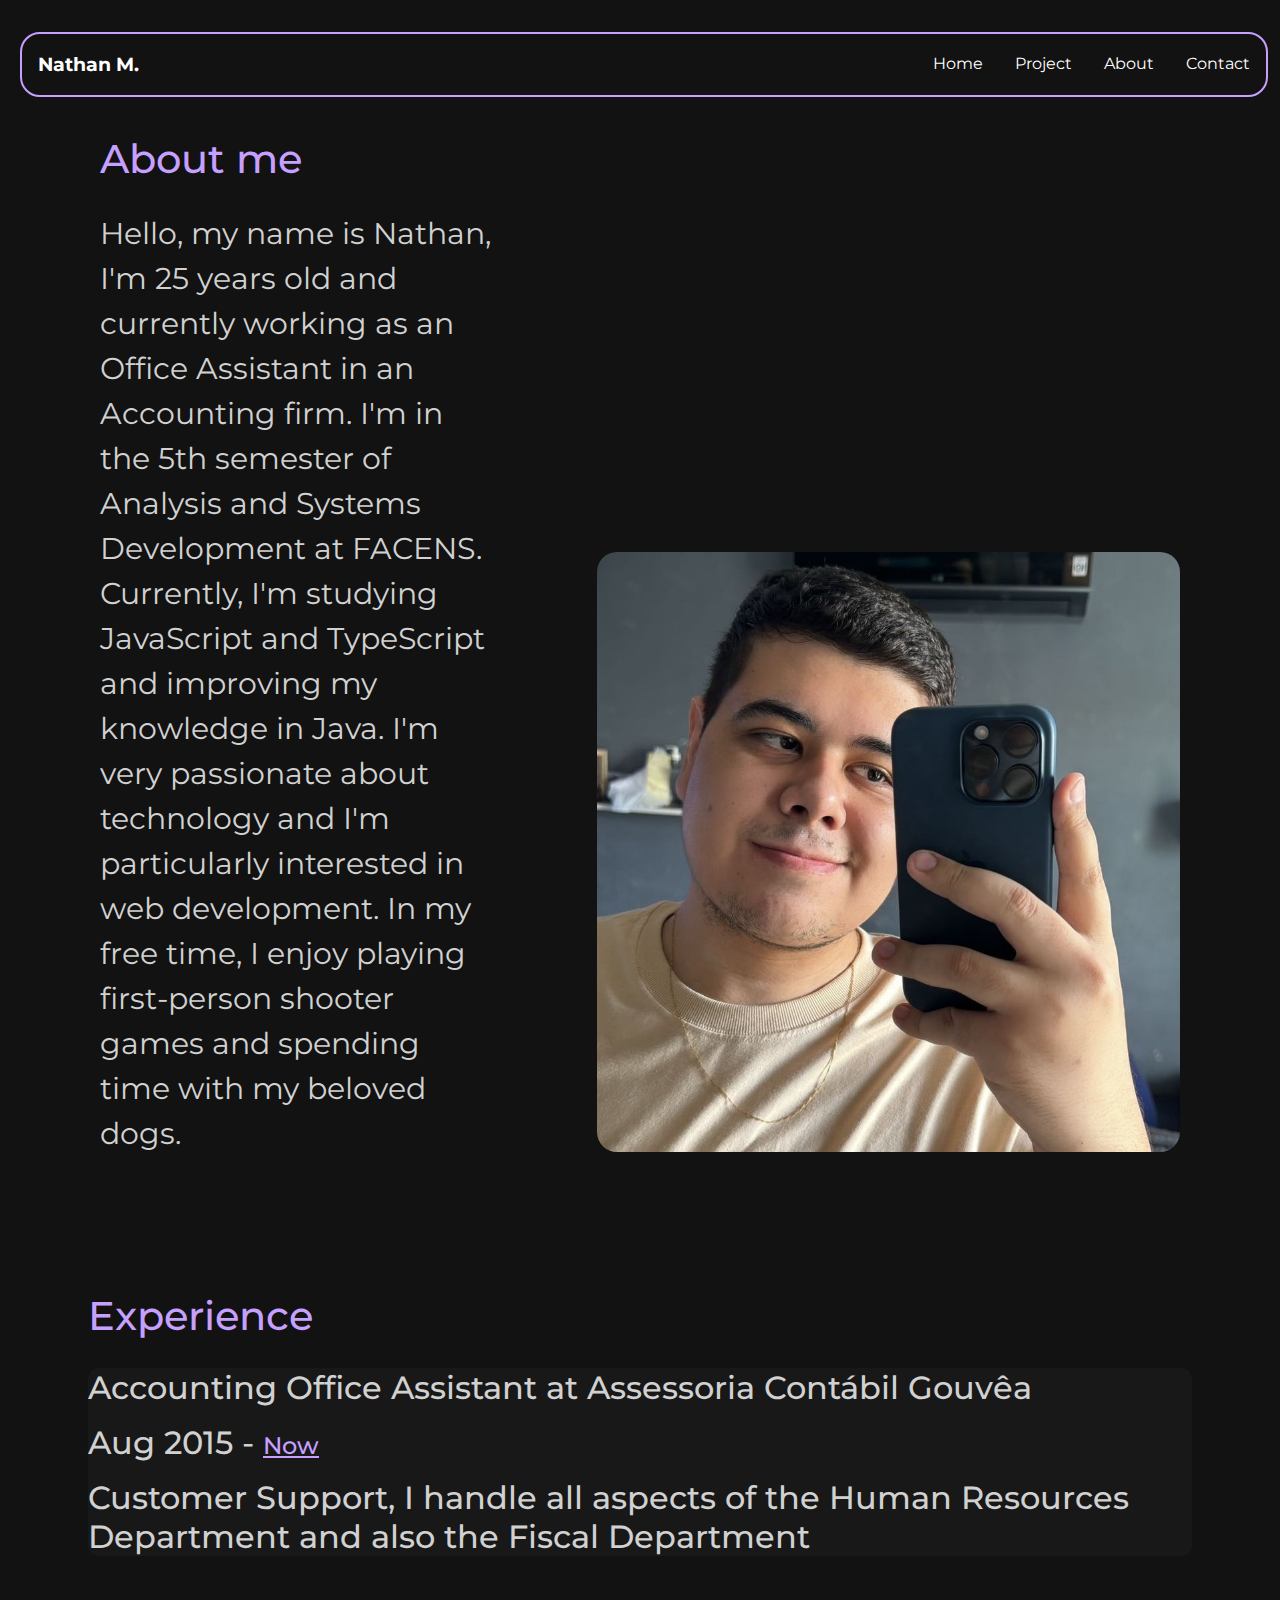
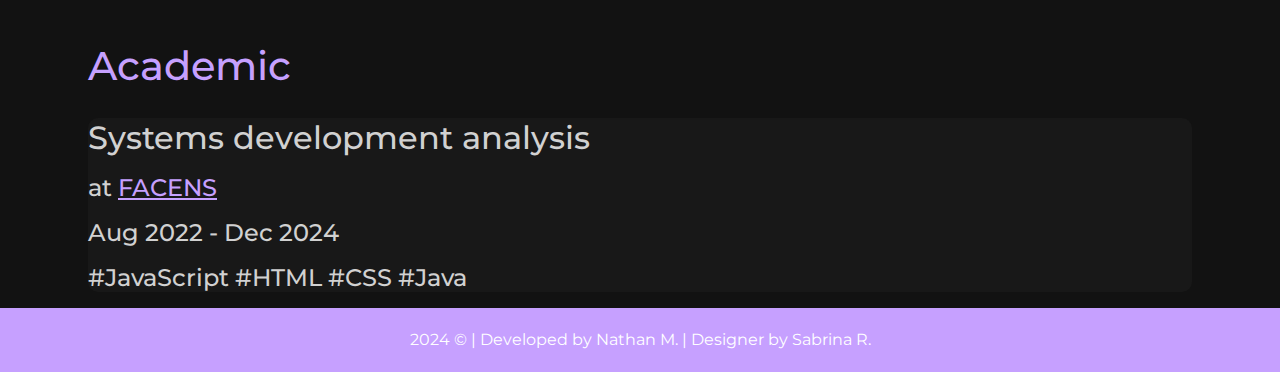
==== about.html @ 24881f27 "customizing about me" ====
<!DOCTYPE html>
<html lang="en">
  <head>
    <meta charset="utf-8" />
    <meta name="viewport" content="width=device-width, initial-scale=1" />
    <title>Nathan - About</title>
    <link
      href="https://cdn.jsdelivr.net/npm/bootstrap@5.3.3/dist/css/bootstrap.min.css"
      rel="stylesheet"
      integrity="sha384-QWTKZyjpPEjISv5WaRU9OFeRpok6YctnYmDr5pNlyT2bRjXh0JMhjY6hW+ALEwIH"
      crossorigin="anonymous"
    />
    <link rel="stylesheet" href="/style.css" />
  </head>
  <body>
    <header>
      <nav class="navbar">
        <div class="logo">Nathan M.</div>
        <ul class="nav-links">
          <li><a href="./index.html">Home</a></li>
          <li><a href="./project.html">Project</a></li>
          <li><a href="./about.html">About</a></li>
          <li><a href="./contact.html">Contact</a></li>
        </ul>
        <div class="menu-icon">
          <div class="bar"></div>
          <div class="bar"></div>
          <div class="bar"></div>
        </div>
      </nav>
    </header>
    <main>
      <section class="hero">
        <div class="row">
          <div class="col-lg-12">
            <h1 class="title-page">About me</h1>
            <div class="about">
              <p>
                Hello, my name is Nathan, I'm 25 years old and currently working
                as an Office Assistant in an Accounting firm. I'm in the 5th
                semester of Analysis and Systems Development at FACENS.
                Currently, I'm studying JavaScript and TypeScript and improving
                my knowledge in Java. I'm very passionate about technology and
                I'm particularly interested in web development. In my free time,
                I enjoy playing first-person shooter games and spending time
                with my beloved dogs.
              </p>
              <img src="/images/about/my.jpeg" alt="" />
            </div>
          </div>
          <h1 class="title-page">Experience</h1>
          <div class="cards">
            <div class="card-about">
              <p class="p-card">
                Accounting Office Assistant at Assessoria Contábil Gouvêa
              </p>
              <p class="p-card">Aug 2015 - <a class="p-description">Now</a></p>
              <p class="p-card">
                Customer Support, I handle all aspects of the Human Resources
                Department and also the Fiscal Department
              </p>
            </div>
          </div>
          <h1 class="title-page">Academic</h1>
          <div class="cards">
            <div class="card-about">
              <p class="p-card">Systems development analysis</p>
              <p class="p-font">at <a class="p-description">FACENS</a></p>
              <p class="p-font">Aug 2022 - Dec 2024</p>
              <p class="p-font">#JavaScript #HTML #CSS #Java</p>
            </div>
          </div>
        </div>
      </section>
    </main>
    <footer>2024 © | Developed by Nathan M. | Designer by Sabrina R.</footer>
    <script
      src="https://cdn.jsdelivr.net/npm/bootstrap@5.3.3/dist/js/bootstrap.bundle.min.js"
      integrity="sha384-YvpcrYf0tY3lHB60NNkmXc5s9fDVZLESaAA55NDzOxhy9GkcIdslK1eN7N6jIeHz"
      crossorigin="anonymous"
    ></script>
  </body>
</html>
---- style.css ----
@import url("https://fonts.googleapis.com/css2?family=Montserrat:ital,wght@0,100..900;1,100..900&display=swap");

.navbar {
  background-color: #121212;
  color: #ffffff;
  display: flex;
  justify-content: space-between;
  align-items: center;
  padding: 1rem;
  top: 2rem;
  left: 20px;
  right: 20px;
  width: calc(100% - 2rem);
  border: 2px solid #c6a0ff;
  z-index: 10;
  border-radius: 20px;
}

.logo {
  font-size: 1.2rem;
  font-weight: bold;
}

.nav-links {
  list-style: none;
  display: flex;
  margin: 0;
}

.nav-links li {
  margin-left: 2rem;
}

.nav-links a {
  color: #ffffff;
  text-decoration: none;
}

.menu-icon {
  display: none;
  cursor: pointer;
}

.bar {
  width: 25px;
  height: 3px;
  background-color: #ffffff;
  margin: 5px 0;
}

@media (max-width: 768px) {
  .menu-icon {
    display: block;
  }

  .nav-links {
    display: none;
    flex-direction: column;
    position: absolute;
    top: 100%;
    left: 0;
    width: 100%;
    background-color: #222;
  }

  .nav-links.active {
    display: flex;
  }

  .nav-links li {
    margin: 1rem 0;
  }
}

.nav-links a {
  color: #ffffff;
  text-decoration: none;
  transition: color 0.3s ease;
}

.nav-links a:hover {
  color: #c6a0ff;
}

.nav-links a.active {
  color: #c6a0ff;
}

body {
  background-color: #121212;
  color: #d1d1d1;
  justify-content: center;
  font-family: "Montserrat", sans-serif;
  text-align: center;
}

.title-main {
  font-weight: 700;
  font-size: 72px;
  font-family: "Montserrat", sans-serif;
  text-align: center;
  margin-top: 120px;
}

.p-main {
  font-size: 25px;
  margin-top: 50px;
  margin-bottom: 50px;
  font-family: "Montserrat", sans-serif;
}

footer {
  background-color: #c6a0ff;
  color: #ffffff;
  text-align: center;
  padding: 20px;
  bottom: 10px;
  width: 100%;
  font-size: 16px;
  font-family: "Montserrat", sans-serif;
}

.hero img {
  height: 600px;
  margin-bottom: 20px;
}

.hero h3 {
  font-size: 20px;
  margin-top: 10px;
  margin-bottom: 10px;
}

.title-page {
  width: 100%;
  height: auto;
  padding: 70px 100px 20px 100px;
  color: #c6a0ff;
  text-align: left;
}

.projects {
  width: 100%;
  display: grid;
  column-gap: 24px;
  row-gap: 24px;
  padding: 0px 150px 50px;
  grid-template-columns: repeat(3, 1fr);
  justify-content: center;
}

.project-card {
  border-radius: 20px;
  background-color: #1e1e1e;
  width: 538px;
  text-align: left;
  color: #ffffff;
}

.project-card__image {
  width: 100%;
  border-radius: 20px;
  height: 249px;
}

.project-card__content {
  padding: 16px;
}

.btn-project {
  text-decoration: none;
  padding: 8px;
  border-radius: 4px;
  font-size: 16px;
  color: #c6a0ff;
  border: 1px solid #c6a0ff;
  height: 36px;
  margin-top: 10px;
  margin-bottom: 10px;
  margin-right: 16px;
}

.btn-project:hover {
  background-color: #c6a0ff;
  color: #d1d1d1;
}

.about {
  width: 100%;
  padding: 0px 100px 50px;
  text-align: left;
  align-items: center;
  justify-content: space-between;
  display: flex;
  gap: 100px;
  font-size: 30px;
}

.about img {
  border-radius: 20px;
  align-self: end;
}

.cards {
  width: 100%;
  justify-content: center;
  padding: 0px 100px 0px 100px;
  text-align: left;
}

.card-about {
  background-color: #181818;
  border-radius: 10px;
  width: 100%;
}

.p-card {
  color: #d1d1d1;
  font-family: Montserrat;
  font-size: 32px;
  font-style: normal;
  font-weight: 500;
  line-height: normal;
}

.p-description {
  color: #c6a0ff;
  font-family: Montserrat;
  font-size: 24px;
  font-style: normal;
  font-weight: 500;
  line-height: normal;
}

.p-font {
  color: #d1d1d1;
  font-family: Montserrat;
  font-size: 24px;
  font-style: normal;
  font-weight: 500;
  line-height: normal;
}
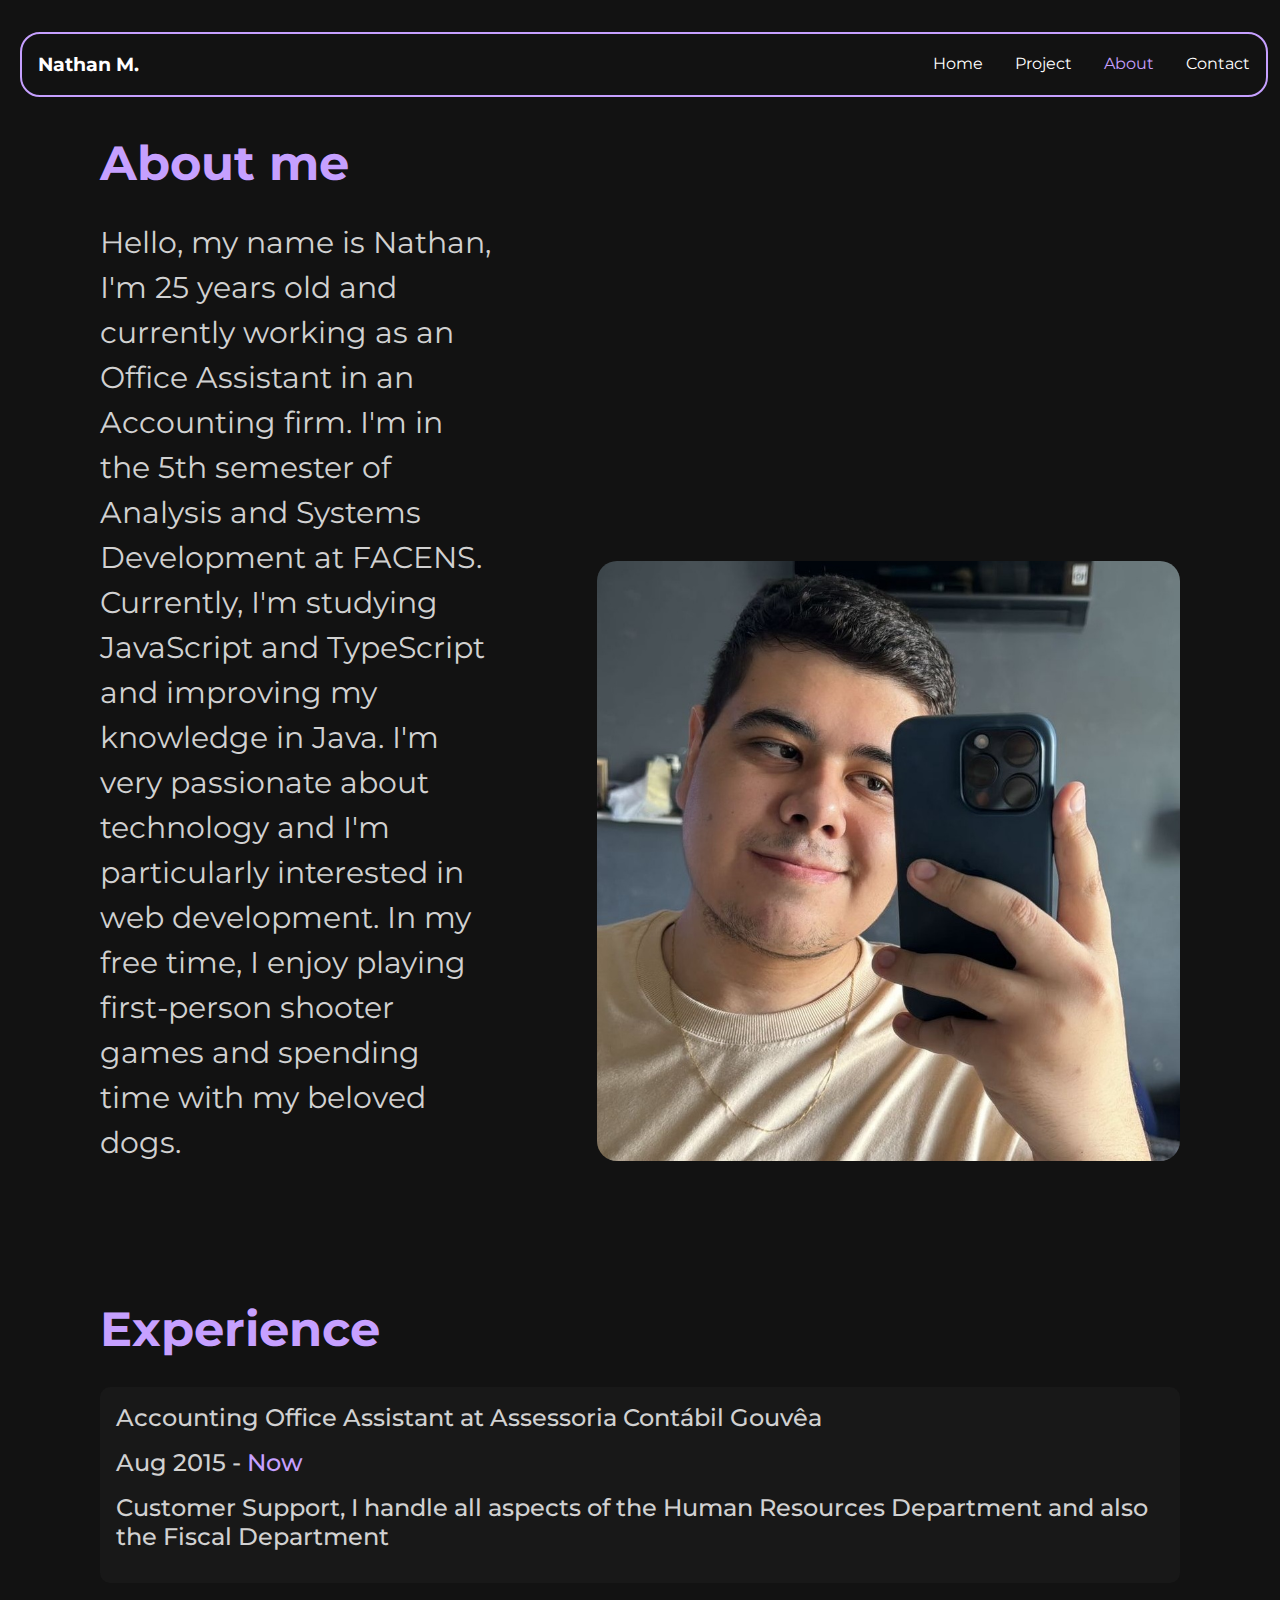
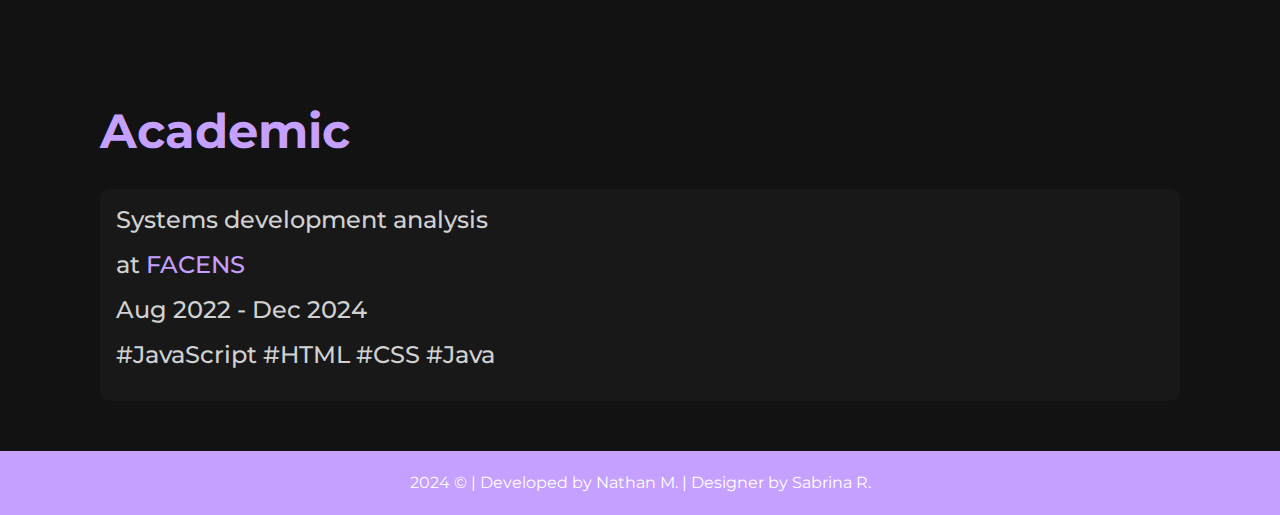
==== commit ae905a70: "customizing pages" ====
--- a/about.html
+++ b/about.html
@@ -16,10 +16,10 @@
     <header>
       <nav class="navbar">
         <div class="logo">Nathan M.</div>
-        <ul class="nav-links">
+        <ul class="nav-link">
           <li><a href="./index.html">Home</a></li>
           <li><a href="./project.html">Project</a></li>
-          <li><a href="./about.html">About</a></li>
+          <li><a class="active" href="./about.html">About</a></li>
           <li><a href="./contact.html">Contact</a></li>
         </ul>
         <div class="menu-icon">
@@ -31,44 +31,41 @@
     </header>
     <main>
       <section class="hero">
-        <div class="row">
-          <div class="col-lg-12">
-            <h1 class="title-page">About me</h1>
-            <div class="about">
-              <p>
-                Hello, my name is Nathan, I'm 25 years old and currently working
-                as an Office Assistant in an Accounting firm. I'm in the 5th
-                semester of Analysis and Systems Development at FACENS.
-                Currently, I'm studying JavaScript and TypeScript and improving
-                my knowledge in Java. I'm very passionate about technology and
-                I'm particularly interested in web development. In my free time,
-                I enjoy playing first-person shooter games and spending time
-                with my beloved dogs.
-              </p>
-              <img src="/images/about/my.jpeg" alt="" />
-            </div>
+        <div class="col-lg-12">
+          <h1 class="title-page">About me</h1>
+          <div class="about">
+            <p>
+              Hello, my name is Nathan, I'm 25 years old and currently working
+              as an Office Assistant in an Accounting firm. I'm in the 5th
+              semester of Analysis and Systems Development at FACENS. Currently,
+              I'm studying JavaScript and TypeScript and improving my knowledge
+              in Java. I'm very passionate about technology and I'm particularly
+              interested in web development. In my free time, I enjoy playing
+              first-person shooter games and spending time with my beloved dogs.
+            </p>
+            <img src="/images/about/my.jpeg" alt="" />
           </div>
-          <h1 class="title-page">Experience</h1>
-          <div class="cards">
-            <div class="card-about">
-              <p class="p-card">
-                Accounting Office Assistant at Assessoria Contábil Gouvêa
-              </p>
-              <p class="p-card">Aug 2015 - <a class="p-description">Now</a></p>
-              <p class="p-card">
-                Customer Support, I handle all aspects of the Human Resources
-                Department and also the Fiscal Department
-              </p>
-            </div>
+        </div>
+        <h1 class="title-page">Experience</h1>
+        <div class="cards">
+          <div class="card-about">
+            <p class="p-card">
+              Accounting Office Assistant at Assessoria Contábil Gouvêa
+            </p>
+            <p class="p-card">Aug 2015 - <a class="p-description">Now</a></p>
+            <p class="p-card">
+              Customer Support, I handle all aspects of the Human Resources
+              Department and also the Fiscal Department
+            </p>
           </div>
-          <h1 class="title-page">Academic</h1>
-          <div class="cards">
-            <div class="card-about">
-              <p class="p-card">Systems development analysis</p>
-              <p class="p-font">at <a class="p-description">FACENS</a></p>
-              <p class="p-font">Aug 2022 - Dec 2024</p>
-              <p class="p-font">#JavaScript #HTML #CSS #Java</p>
-            </div>
+        </div>
+        <h1 class="title-page">Academic</h1>
+        <div class="cards">
+          <div class="card-about">
+            <p class="p-card">Systems development analysis</p>
+            <p class="p-font">at <a class="p-description">FACENS</a></p>
+            <p class="p-font">Aug 2022 - Dec 2024</p>
+            <p class="p-font">#JavaScript #HTML #CSS #Java</p>
           </div>
         </div>
       </section>
--- a/style.css
+++ b/style.css
@@ -21,17 +21,17 @@
   font-weight: bold;
 }
 
-.nav-links {
+.nav-link {
   list-style: none;
   display: flex;
   margin: 0;
 }
 
-.nav-links li {
+.nav-link li {
   margin-left: 2rem;
 }
 
-.nav-links a {
+.nav-link a {
   color: #ffffff;
   text-decoration: none;
 }
@@ -48,12 +48,204 @@
   margin: 5px 0;
 }
 
-@media (max-width: 768px) {
-  .menu-icon {
+.nav-link a {
+  color: #ffffff;
+  text-decoration: none;
+  transition: color 0.3s ease;
+}
+
+.nav-link a:hover {
+  color: #c6a0ff;
+}
+
+.nav-link a.active {
+  color: #c6a0ff;
+}
+
+main {
+  min-height: calc(100vh - 130px);
+}
+
+body {
+  background-color: #121212;
+  color: #d1d1d1;
+  justify-content: center;
+  font-family: "Montserrat", sans-serif;
+  text-align: center;
+}
+
+.title-main {
+  font-weight: 700;
+  font-size: 72px;
+  font-family: "Montserrat", sans-serif;
+  text-align: center;
+  margin-top: 120px;
+}
+
+.p-main {
+  font-size: 25px;
+  margin-top: 50px;
+  margin-bottom: 50px;
+  font-family: "Montserrat", sans-serif;
+}
+
+.hero img {
+  height: 600px;
+  margin-bottom: 20px;
+}
+
+.hero h3 {
+  font-size: 20px;
+  margin-top: 10px;
+  margin-bottom: 10px;
+}
+
+.title-page {
+  width: 100%;
+  height: auto;
+  padding: 70px 100px 20px 100px;
+  color: #c6a0ff;
+  text-align: left;
+  font-size: 48px;
+  font-weight: 700;
+}
+
+.projects {
+  width: 100%;
+  display: grid;
+  column-gap: 24px;
+  row-gap: 24px;
+  padding: 0px 150px 50px;
+  grid-template-columns: 1fr;
+  justify-content: center;
+}
+
+.project-card {
+  border-radius: 20px;
+  background-color: #1e1e1e;
+  text-align: left;
+  color: #ffffff;
+}
+
+.project-card__image {
+  object-fit: contain;
+  width: 100%;
+  border-radius: 20px;
+  height: 249px;
+  background-color: black;
+}
+
+.project-card__content {
+  padding: 16px;
+}
+
+.btn-project {
+  text-decoration: none;
+  padding: 8px;
+  border-radius: 4px;
+  font-size: 16px;
+  color: #c6a0ff;
+  border: 1px solid #c6a0ff;
+  height: 36px;
+  margin-top: 10px;
+  margin-bottom: 10px;
+  margin-right: 16px;
+}
+
+.btn-project:hover {
+  background-color: #c6a0ff;
+  color: #d1d1d1;
+}
+
+.about {
+  width: 100%;
+  padding: 0px 100px 50px;
+  text-align: left;
+  align-items: center;
+  justify-content: space-between;
+  display: flex;
+  gap: 100px;
+  font-size: 30px;
+}
+
+.about img {
+  border-radius: 20px;
+  align-self: end;
+}
+
+.cards {
+  width: 100%;
+  justify-content: center;
+  padding: 0px 100px 50px 100px;
+  text-align: left;
+}
+
+.card-about {
+  background-color: #181818;
+  border-radius: 10px;
+  width: 100%;
+  padding: 16px 16px 16px 16px;
+}
+
+.p-card {
+  color: #d1d1d1;
+  font-family: Montserrat;
+  font-size: 24px;
+  font-style: normal;
+  font-weight: 500;
+  line-height: normal;
+}
+
+.p-description {
+  color: #c6a0ff;
+  font-family: Montserrat;
+  font-size: 24px;
+  font-style: normal;
+  font-weight: 500;
+  line-height: normal;
+  text-decoration: none;
+}
+
+.p-font {
+  color: #d1d1d1;
+  font-family: Montserrat;
+  font-size: 24px;
+  font-style: normal;
+  font-weight: 500;
+  line-height: normal;
+}
+
+.a-font {
+  color: #d1d1d1;
+  font-family: Montserrat;
+  font-size: 24px;
+  font-style: normal;
+  font-weight: 500;
+  line-height: normal;
+  text-decoration: none;
+}
+
+.a-font:hover {
+  color: #c6a0ff;
+}
+
+footer {
+  background-color: #c6a0ff;
+  color: #ffffff;
+  text-align: center;
+  padding: 20px;
+  bottom: 10px;
+  width: 100%;
+  font-size: 16px;
+  font-family: "Montserrat", sans-serif;
+}
+
+@media (min-width: 768px) {
+  /* .menu-icon {
     display: block;
   }
 
-  .nav-links {
+  .nav-link {
     display: none;
     flex-direction: column;
     position: absolute;
@@ -63,180 +255,21 @@
     background-color: #222;
   }
 
-  .nav-links.active {
+  .nav-link.active {
     display: flex;
   }
 
-  .nav-links li {
+  .nav-link li {
     margin: 1rem 0;
-  }
-}
-
-.nav-links a {
-  color: #ffffff;
-  text-decoration: none;
-  transition: color 0.3s ease;
-}
-
-.nav-links a:hover {
-  color: #c6a0ff;
-}
-
-.nav-links a.active {
-  color: #c6a0ff;
-}
-
-body {
-  background-color: #121212;
-  color: #d1d1d1;
-  justify-content: center;
-  font-family: "Montserrat", sans-serif;
-  text-align: center;
-}
-
-.title-main {
-  font-weight: 700;
-  font-size: 72px;
-  font-family: "Montserrat", sans-serif;
-  text-align: center;
-  margin-top: 120px;
-}
-
-.p-main {
-  font-size: 25px;
-  margin-top: 50px;
-  margin-bottom: 50px;
-  font-family: "Montserrat", sans-serif;
-}
-
-footer {
-  background-color: #c6a0ff;
-  color: #ffffff;
-  text-align: center;
-  padding: 20px;
-  bottom: 10px;
-  width: 100%;
-  font-size: 16px;
-  font-family: "Montserrat", sans-serif;
-}
-
-.hero img {
-  height: 600px;
-  margin-bottom: 20px;
-}
-
-.hero h3 {
-  font-size: 20px;
-  margin-top: 10px;
-  margin-bottom: 10px;
-}
-
-.title-page {
-  width: 100%;
-  height: auto;
-  padding: 70px 100px 20px 100px;
-  color: #c6a0ff;
-  text-align: left;
-}
-
-.projects {
-  width: 100%;
-  display: grid;
-  column-gap: 24px;
-  row-gap: 24px;
-  padding: 0px 150px 50px;
-  grid-template-columns: repeat(3, 1fr);
-  justify-content: center;
-}
-
-.project-card {
-  border-radius: 20px;
-  background-color: #1e1e1e;
-  width: 538px;
-  text-align: left;
-  color: #ffffff;
-}
-
-.project-card__image {
-  width: 100%;
-  border-radius: 20px;
-  height: 249px;
-}
-
-.project-card__content {
-  padding: 16px;
-}
-
-.btn-project {
-  text-decoration: none;
-  padding: 8px;
-  border-radius: 4px;
-  font-size: 16px;
-  color: #c6a0ff;
-  border: 1px solid #c6a0ff;
-  height: 36px;
-  margin-top: 10px;
-  margin-bottom: 10px;
-  margin-right: 16px;
-}
-
-.btn-project:hover {
-  background-color: #c6a0ff;
-  color: #d1d1d1;
-}
-
-.about {
-  width: 100%;
-  padding: 0px 100px 50px;
-  text-align: left;
-  align-items: center;
-  justify-content: space-between;
-  display: flex;
-  gap: 100px;
-  font-size: 30px;
-}
-
-.about img {
-  border-radius: 20px;
-  align-self: end;
-}
-
-.cards {
-  width: 100%;
-  justify-content: center;
-  padding: 0px 100px 0px 100px;
-  text-align: left;
-}
-
-.card-about {
-  background-color: #181818;
-  border-radius: 10px;
-  width: 100%;
-}
-
-.p-card {
-  color: #d1d1d1;
-  font-family: Montserrat;
-  font-size: 32px;
-  font-style: normal;
-  font-weight: 500;
-  line-height: normal;
-}
-
-.p-description {
-  color: #c6a0ff;
-  font-family: Montserrat;
-  font-size: 24px;
-  font-style: normal;
-  font-weight: 500;
-  line-height: normal;
-}
-
-.p-font {
-  color: #d1d1d1;
-  font-family: Montserrat;
-  font-size: 24px;
-  font-style: normal;
-  font-weight: 500;
-  line-height: normal;
-}
+  } */
+
+  .projects {
+    grid-template-columns: 1fr 1fr;
+  }
+}
+
+@media (min-width: 1200px) {
+  .projects {
+    grid-template-columns: 1fr 1fr 1fr;
+  }
+}
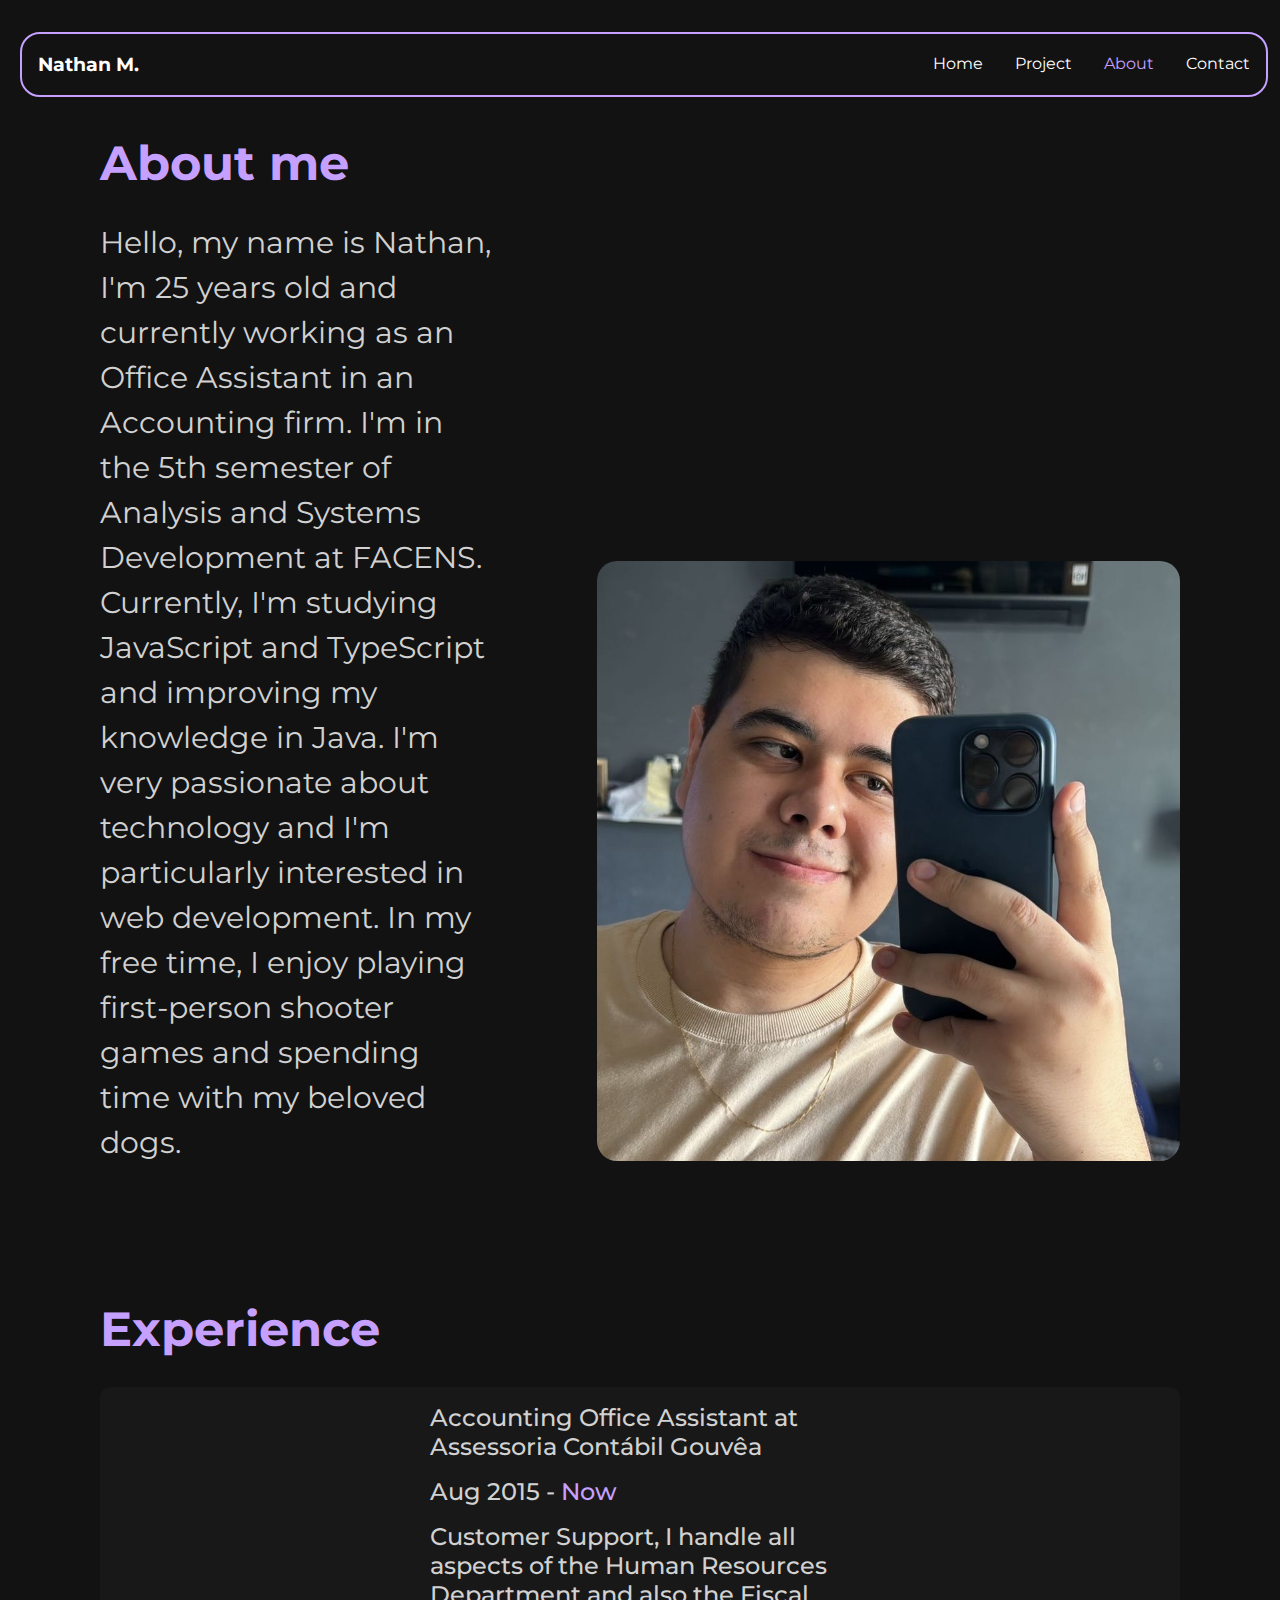
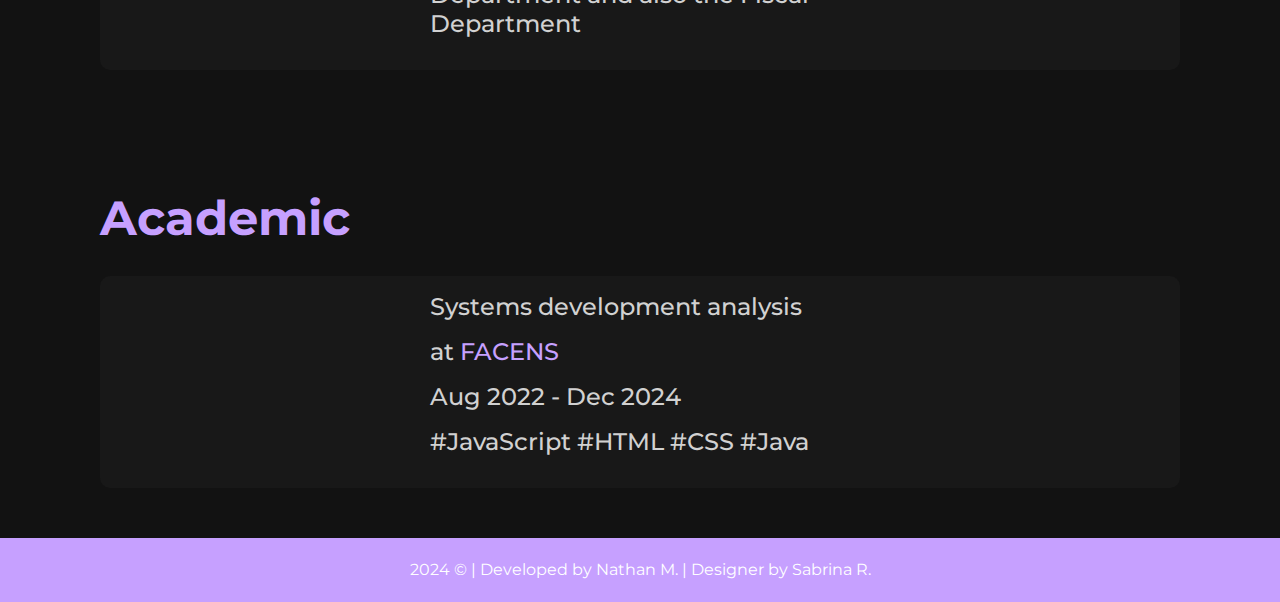
==== commit c3aa16b5: "customizing pages" ====
--- a/about.html
+++ b/about.html
@@ -22,7 +22,7 @@
           <li><a class="active" href="./about.html">About</a></li>
           <li><a href="./contact.html">Contact</a></li>
         </ul>
-        <div class="menu-icon">
+        <div class="menu-icon" id="menu-icon">
           <div class="bar"></div>
           <div class="bar"></div>
           <div class="bar"></div>
@@ -31,20 +31,18 @@
     </header>
     <main>
       <section class="hero">
-        <div class="col-lg-12">
-          <h1 class="title-page">About me</h1>
-          <div class="about">
-            <p>
-              Hello, my name is Nathan, I'm 25 years old and currently working
-              as an Office Assistant in an Accounting firm. I'm in the 5th
-              semester of Analysis and Systems Development at FACENS. Currently,
-              I'm studying JavaScript and TypeScript and improving my knowledge
-              in Java. I'm very passionate about technology and I'm particularly
-              interested in web development. In my free time, I enjoy playing
-              first-person shooter games and spending time with my beloved dogs.
-            </p>
-            <img src="/images/about/my.jpeg" alt="" />
-          </div>
+        <h1 class="title-page">About me</h1>
+        <div class="about">
+          <p>
+            Hello, my name is Nathan, I'm 25 years old and currently working as
+            an Office Assistant in an Accounting firm. I'm in the 5th semester
+            of Analysis and Systems Development at FACENS. Currently, I'm
+            studying JavaScript and TypeScript and improving my knowledge in
+            Java. I'm very passionate about technology and I'm particularly
+            interested in web development. In my free time, I enjoy playing
+            first-person shooter games and spending time with my beloved dogs.
+          </p>
+          <img src="/images/about/my.jpeg" alt="" />
         </div>
         <h1 class="title-page">Experience</h1>
         <div class="cards">
@@ -76,5 +74,13 @@
       integrity="sha384-YvpcrYf0tY3lHB60NNkmXc5s9fDVZLESaAA55NDzOxhy9GkcIdslK1eN7N6jIeHz"
       crossorigin="anonymous"
     ></script>
+    <script>
+      document
+        .getElementById("menu-icon")
+        .addEventListener("click", function () {
+          var navLinks = document.querySelector(".nav-link");
+          navLinks.classList.toggle("active");
+        });
+    </script>
   </body>
 </html>
--- a/style.css
+++ b/style.css
@@ -76,21 +76,20 @@
 
 .title-main {
   font-weight: 700;
-  font-size: 72px;
+  font-size: 65px;
   font-family: "Montserrat", sans-serif;
   text-align: center;
   margin-top: 120px;
 }
 
 .p-main {
-  font-size: 25px;
-  margin-top: 50px;
-  margin-bottom: 50px;
+  font-size: 20px;
+  padding: 0px 20px 50px 20px;
   font-family: "Montserrat", sans-serif;
 }
 
 .hero img {
-  height: 600px;
+  height: 400px;
   margin-bottom: 20px;
 }
 
@@ -103,7 +102,7 @@
 .title-page {
   width: 100%;
   height: auto;
-  padding: 70px 100px 20px 100px;
+  padding: 70px 10px 20px 20px;
   color: #c6a0ff;
   text-align: left;
   font-size: 48px;
@@ -115,7 +114,7 @@
   display: grid;
   column-gap: 24px;
   row-gap: 24px;
-  padding: 0px 150px 50px;
+  padding: 0px 20px 50px;
   grid-template-columns: 1fr;
   justify-content: center;
 }
@@ -159,18 +158,14 @@
 
 .about {
   width: 100%;
-  padding: 0px 100px 50px;
-  text-align: left;
-  align-items: center;
-  justify-content: space-between;
-  display: flex;
-  gap: 100px;
-  font-size: 30px;
+  padding: 0px 20px 50px;
+  text-align: justify;
+  font-size: 18px;
 }
 
 .about img {
   border-radius: 20px;
-  align-self: end;
+  width: 100%;
 }
 
 .cards {
@@ -184,7 +179,7 @@
   background-color: #181818;
   border-radius: 10px;
   width: 100%;
-  padding: 16px 16px 16px 16px;
+  padding: 16px 330px 16px 330px;
 }
 
 .p-card {
@@ -236,12 +231,109 @@
   padding: 20px;
   bottom: 10px;
   width: 100%;
-  font-size: 16px;
+  font-size: 13px;
   font-family: "Montserrat", sans-serif;
 }
 
 @media (min-width: 768px) {
-  /* .menu-icon {
+  .projects {
+    grid-template-columns: 1fr 1fr;
+  }
+
+  .title-page {
+    width: 100%;
+    height: auto;
+    padding: 70px 100px 20px 100px;
+    color: #c6a0ff;
+    text-align: left;
+    font-size: 48px;
+    font-weight: 700;
+  }
+
+  .title-main {
+    font-weight: 700;
+    font-size: 72px;
+    font-family: "Montserrat", sans-serif;
+    text-align: center;
+    margin-top: 120px;
+  }
+
+  .hero img {
+    height: 600px;
+    margin-bottom: 20px;
+  }
+
+  .cards {
+    width: 100%;
+    justify-content: center;
+    padding: 0px 100px 50px 100px;
+    text-align: left;
+  }
+
+  .card-about {
+    background-color: #181818;
+    border-radius: 10px;
+    width: 100%;
+    padding: 16px 330px 16px 330px;
+  }
+
+  .a-font {
+    color: #d1d1d1;
+    font-family: Montserrat;
+    font-size: 24px;
+    font-style: normal;
+    font-weight: 500;
+    line-height: normal;
+    text-decoration: none;
+  }
+
+  .a-font:hover {
+    color: #c6a0ff;
+  }
+
+  .p-main {
+    font-size: 20px;
+    padding: 0px 20px 50px 20px;
+    font-family: "Montserrat", sans-serif;
+  }
+
+  .about {
+    width: 100%;
+    padding: 0px 100px 50px;
+    text-align: left;
+    align-items: center;
+    justify-content: space-between;
+    display: flex;
+    gap: 100px;
+    font-size: 30px;
+  }
+
+  .about img {
+    border-radius: 20px;
+    align-self: end;
+  }
+
+  footer {
+    background-color: #c6a0ff;
+    color: #ffffff;
+    text-align: center;
+    padding: 20px;
+    bottom: 10px;
+    width: 100%;
+    font-size: 16px;
+    font-family: "Montserrat", sans-serif;
+  }
+}
+
+@media (min-width: 1200px) {
+  .projects {
+    grid-template-columns: 1fr 1fr 1fr;
+    padding: 0px 100px 50px;
+  }
+}
+
+@media (max-width: 768px) {
+  .menu-icon {
     display: block;
   }
 
@@ -253,6 +345,7 @@
     left: 0;
     width: 100%;
     background-color: #222;
+    border-top: 1px solid #c6a0ff;
   }
 
   .nav-link.active {
@@ -261,15 +354,5 @@
 
   .nav-link li {
     margin: 1rem 0;
-  } */
-
-  .projects {
-    grid-template-columns: 1fr 1fr;
-  }
-}
-
-@media (min-width: 1200px) {
-  .projects {
-    grid-template-columns: 1fr 1fr 1fr;
-  }
-}
+  }
+}
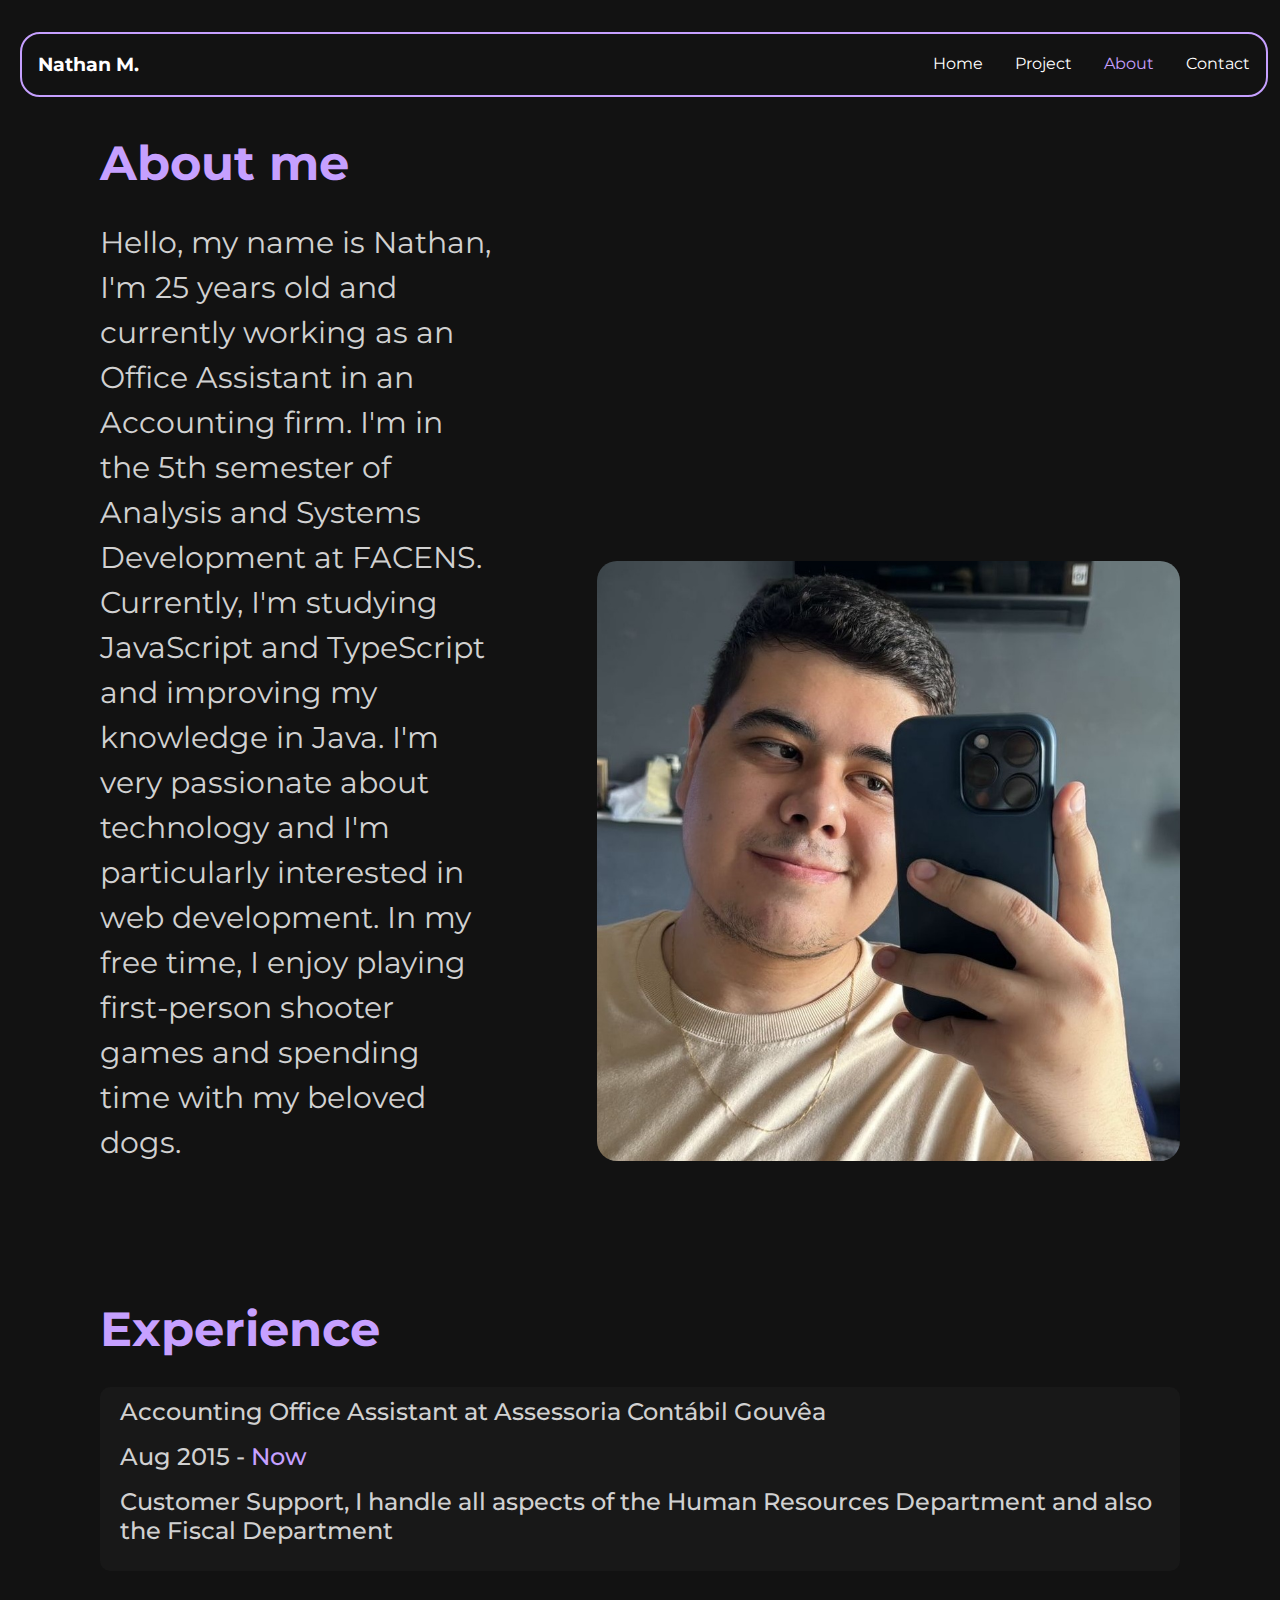
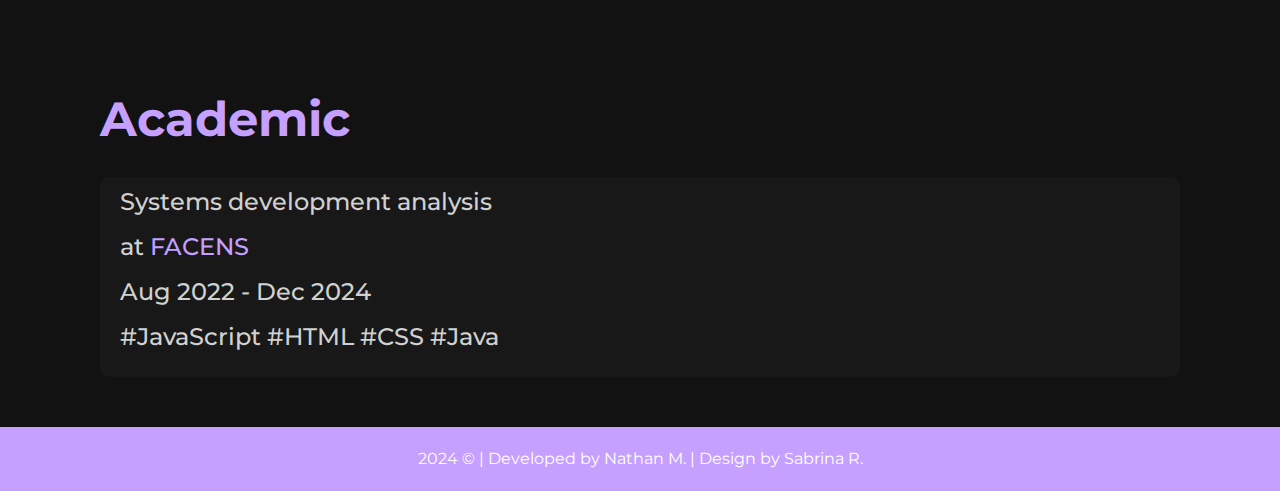
==== commit 3d510564: "customizing pages" ====
--- a/about.html
+++ b/about.html
@@ -68,7 +68,7 @@
         </div>
       </section>
     </main>
-    <footer>2024 © | Developed by Nathan M. | Designer by Sabrina R.</footer>
+    <footer>2024 © | Developed by Nathan M. | Design by Sabrina R.</footer>
     <script
       src="https://cdn.jsdelivr.net/npm/bootstrap@5.3.3/dist/js/bootstrap.bundle.min.js"
       integrity="sha384-YvpcrYf0tY3lHB60NNkmXc5s9fDVZLESaAA55NDzOxhy9GkcIdslK1eN7N6jIeHz"
--- a/style.css
+++ b/style.css
@@ -169,23 +169,20 @@
 }
 
 .cards {
-  width: 100%;
-  justify-content: center;
-  padding: 0px 100px 50px 100px;
   text-align: left;
+  padding: 10px 20px 20px 20px;
 }
 
 .card-about {
   background-color: #181818;
   border-radius: 10px;
-  width: 100%;
-  padding: 16px 330px 16px 330px;
+  padding: 10px 20px 10px 20px;
 }
 
 .p-card {
   color: #d1d1d1;
   font-family: Montserrat;
-  font-size: 24px;
+  font-size: 15px;
   font-style: normal;
   font-weight: 500;
   line-height: normal;
@@ -194,7 +191,7 @@
 .p-description {
   color: #c6a0ff;
   font-family: Montserrat;
-  font-size: 24px;
+  font-size: 15px;
   font-style: normal;
   font-weight: 500;
   line-height: normal;
@@ -204,7 +201,7 @@
 .p-font {
   color: #d1d1d1;
   font-family: Montserrat;
-  font-size: 24px;
+  font-size: 15px;
   font-style: normal;
   font-weight: 500;
   line-height: normal;
@@ -213,7 +210,7 @@
 .a-font {
   color: #d1d1d1;
   font-family: Montserrat;
-  font-size: 24px;
+  font-size: 15px;
   font-style: normal;
   font-weight: 500;
   line-height: normal;
@@ -313,6 +310,59 @@
     align-self: end;
   }
 
+  .cards {
+    padding: 0px 100px 50px 100px;
+    text-align: left;
+  }
+
+  .card-about {
+    background-color: #181818;
+    border-radius: 10px;
+    padding: 10px 20px 10px 20px;
+  }
+
+  .p-card {
+    color: #d1d1d1;
+    font-family: Montserrat;
+    font-size: 24px;
+    font-style: normal;
+    font-weight: 500;
+    line-height: normal;
+  }
+
+  .p-description {
+    color: #c6a0ff;
+    font-family: Montserrat;
+    font-size: 24px;
+    font-style: normal;
+    font-weight: 500;
+    line-height: normal;
+    text-decoration: none;
+  }
+
+  .p-font {
+    color: #d1d1d1;
+    font-family: Montserrat;
+    font-size: 24px;
+    font-style: normal;
+    font-weight: 500;
+    line-height: normal;
+  }
+
+  .a-font {
+    color: #d1d1d1;
+    font-family: Montserrat;
+    font-size: 24px;
+    font-style: normal;
+    font-weight: 500;
+    line-height: normal;
+    text-decoration: none;
+  }
+
+  .a-font:hover {
+    color: #c6a0ff;
+  }
+
   footer {
     background-color: #c6a0ff;
     color: #ffffff;
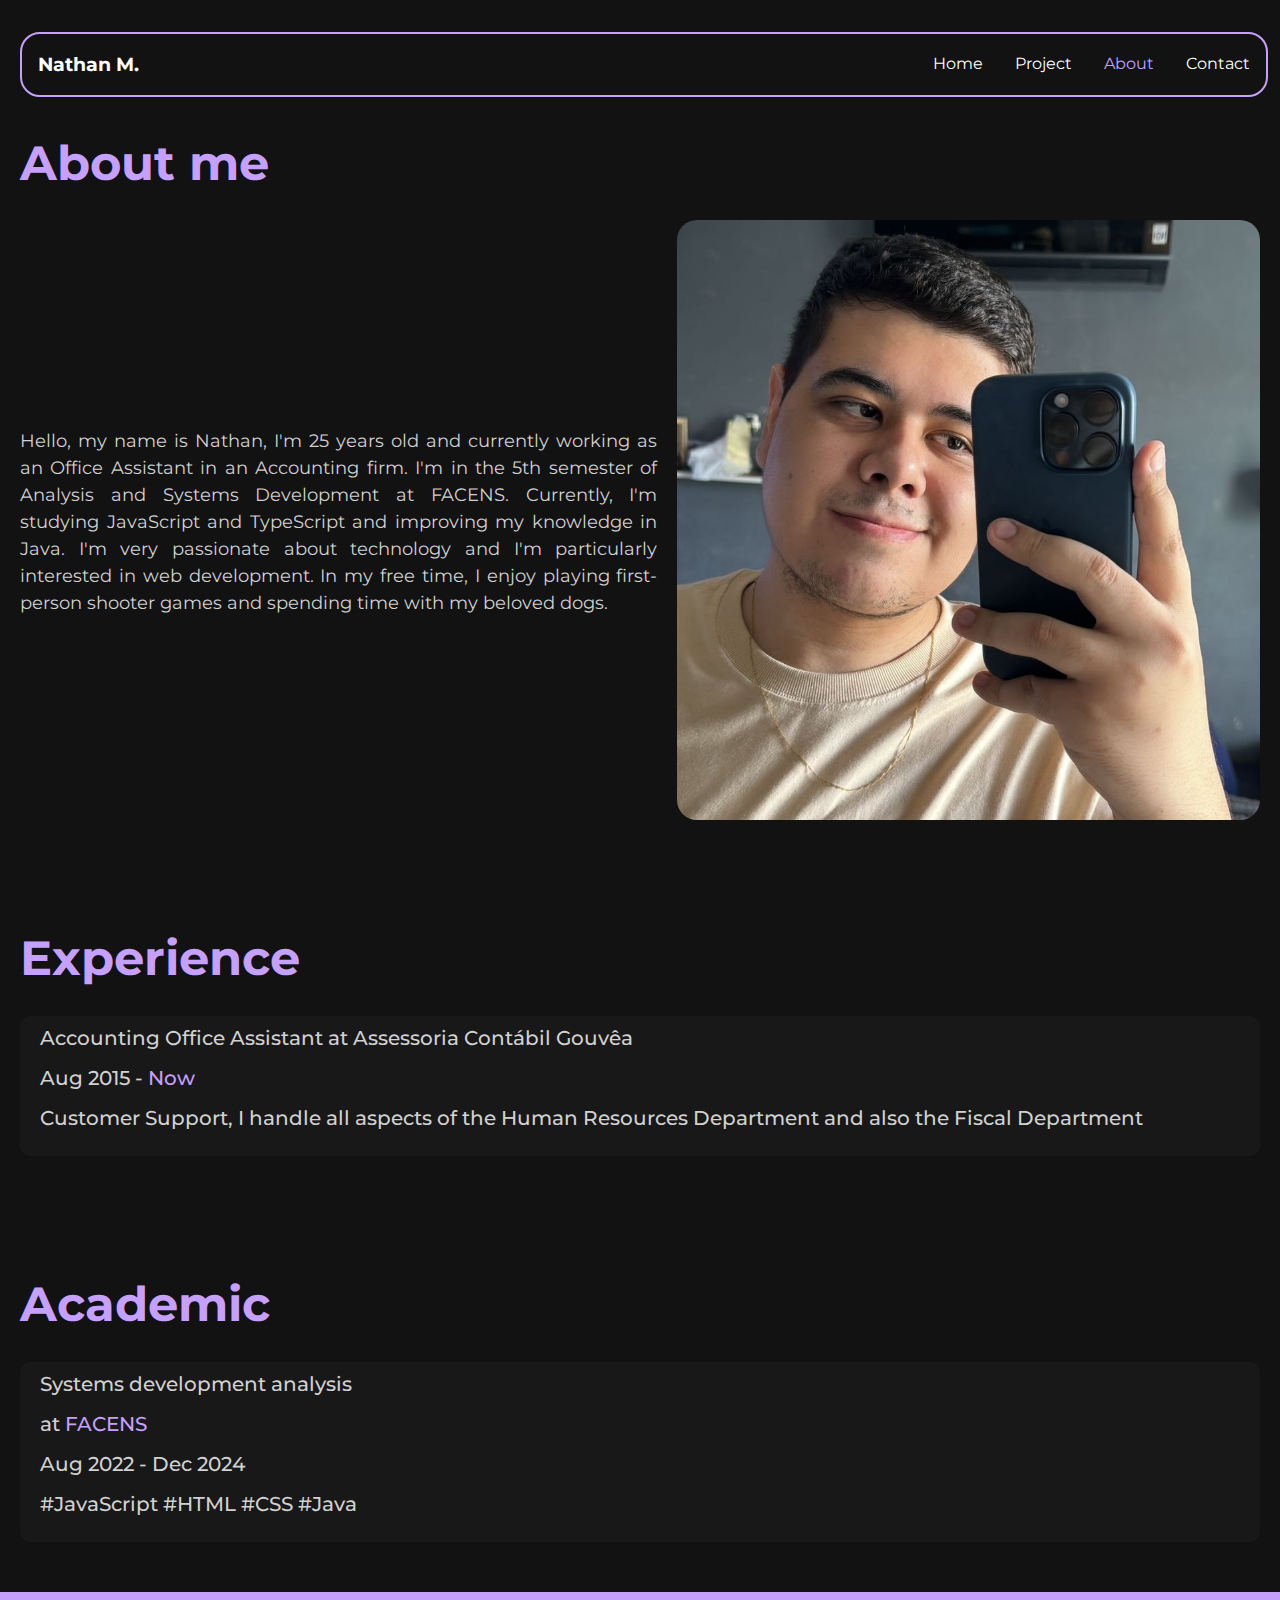
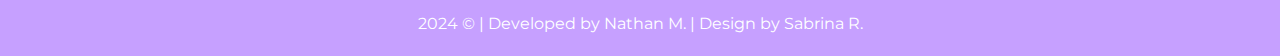
==== commit b6c7375d: "customizing pages" ====
--- a/about.html
+++ b/about.html
@@ -11,6 +11,11 @@
       crossorigin="anonymous"
     />
     <link rel="stylesheet" href="/style.css" />
+    <link
+      rel="shortcut icon"
+      type="image/jpg"
+      href="/images/fav-icon/favicon.ico"
+    />
   </head>
   <body>
     <header>
--- a/style.css
+++ b/style.css
@@ -138,6 +138,11 @@
   padding: 16px;
 }
 
+.project-card__description {
+  text-align: justify;
+  font-size: 13px;
+}
+
 .btn-project {
   text-decoration: none;
   padding: 8px;
@@ -233,6 +238,7 @@
 }
 
 @media (min-width: 768px) {
+  /* tablet */
   .projects {
     grid-template-columns: 1fr 1fr;
   }
@@ -240,7 +246,7 @@
   .title-page {
     width: 100%;
     height: auto;
-    padding: 70px 100px 20px 100px;
+    padding: 70px 0px 20px 20px;
     color: #c6a0ff;
     text-align: left;
     font-size: 48px;
@@ -296,13 +302,13 @@
 
   .about {
     width: 100%;
-    padding: 0px 100px 50px;
-    text-align: left;
+    padding: 0px 20px 20px 20px;
+    text-align: justify;
     align-items: center;
     justify-content: space-between;
     display: flex;
-    gap: 100px;
-    font-size: 30px;
+    gap: 20px;
+    font-size: 18px;
   }
 
   .about img {
@@ -311,7 +317,7 @@
   }
 
   .cards {
-    padding: 0px 100px 50px 100px;
+    padding: 0px 20px 50px 20px;
     text-align: left;
   }
 
@@ -324,7 +330,7 @@
   .p-card {
     color: #d1d1d1;
     font-family: Montserrat;
-    font-size: 24px;
+    font-size: 20px;
     font-style: normal;
     font-weight: 500;
     line-height: normal;
@@ -333,7 +339,7 @@
   .p-description {
     color: #c6a0ff;
     font-family: Montserrat;
-    font-size: 24px;
+    font-size: 20px;
     font-style: normal;
     font-weight: 500;
     line-height: normal;
@@ -343,7 +349,7 @@
   .p-font {
     color: #d1d1d1;
     font-family: Montserrat;
-    font-size: 24px;
+    font-size: 20px;
     font-style: normal;
     font-weight: 500;
     line-height: normal;
@@ -375,10 +381,90 @@
   }
 }
 
-@media (min-width: 1200px) {
+@media (min-width: 1700px) {
+  /* desktop */
   .projects {
     grid-template-columns: 1fr 1fr 1fr;
     padding: 0px 100px 50px;
+  }
+
+  .title-page {
+    width: 100%;
+    height: auto;
+    padding: 70px 100px 20px 100px;
+    color: #c6a0ff;
+    text-align: left;
+    font-size: 48px;
+    font-weight: 700;
+  }
+
+  .about {
+    width: 100%;
+    padding: 0px 100px 50px;
+    text-align: left;
+    align-items: center;
+    justify-content: space-between;
+    display: flex;
+    gap: 100px;
+    font-size: 30px;
+  }
+
+  .about img {
+    border-radius: 20px;
+    align-self: end;
+  }
+
+  .cards {
+    padding: 0px 100px 50px 100px;
+    text-align: left;
+  }
+
+  .card-about {
+    background-color: #181818;
+    border-radius: 10px;
+    padding: 10px 20px 10px 20px;
+  }
+
+  .p-card {
+    color: #d1d1d1;
+    font-family: Montserrat;
+    font-size: 24px;
+    font-style: normal;
+    font-weight: 500;
+    line-height: normal;
+  }
+
+  .p-description {
+    color: #c6a0ff;
+    font-family: Montserrat;
+    font-size: 24px;
+    font-style: normal;
+    font-weight: 500;
+    line-height: normal;
+    text-decoration: none;
+  }
+
+  .p-font {
+    color: #d1d1d1;
+    font-family: Montserrat;
+    font-size: 24px;
+    font-style: normal;
+    font-weight: 500;
+    line-height: normal;
+  }
+
+  .a-font {
+    color: #d1d1d1;
+    font-family: Montserrat;
+    font-size: 24px;
+    font-style: normal;
+    font-weight: 500;
+    line-height: normal;
+    text-decoration: none;
+  }
+
+  .a-font:hover {
+    color: #c6a0ff;
   }
 }
 
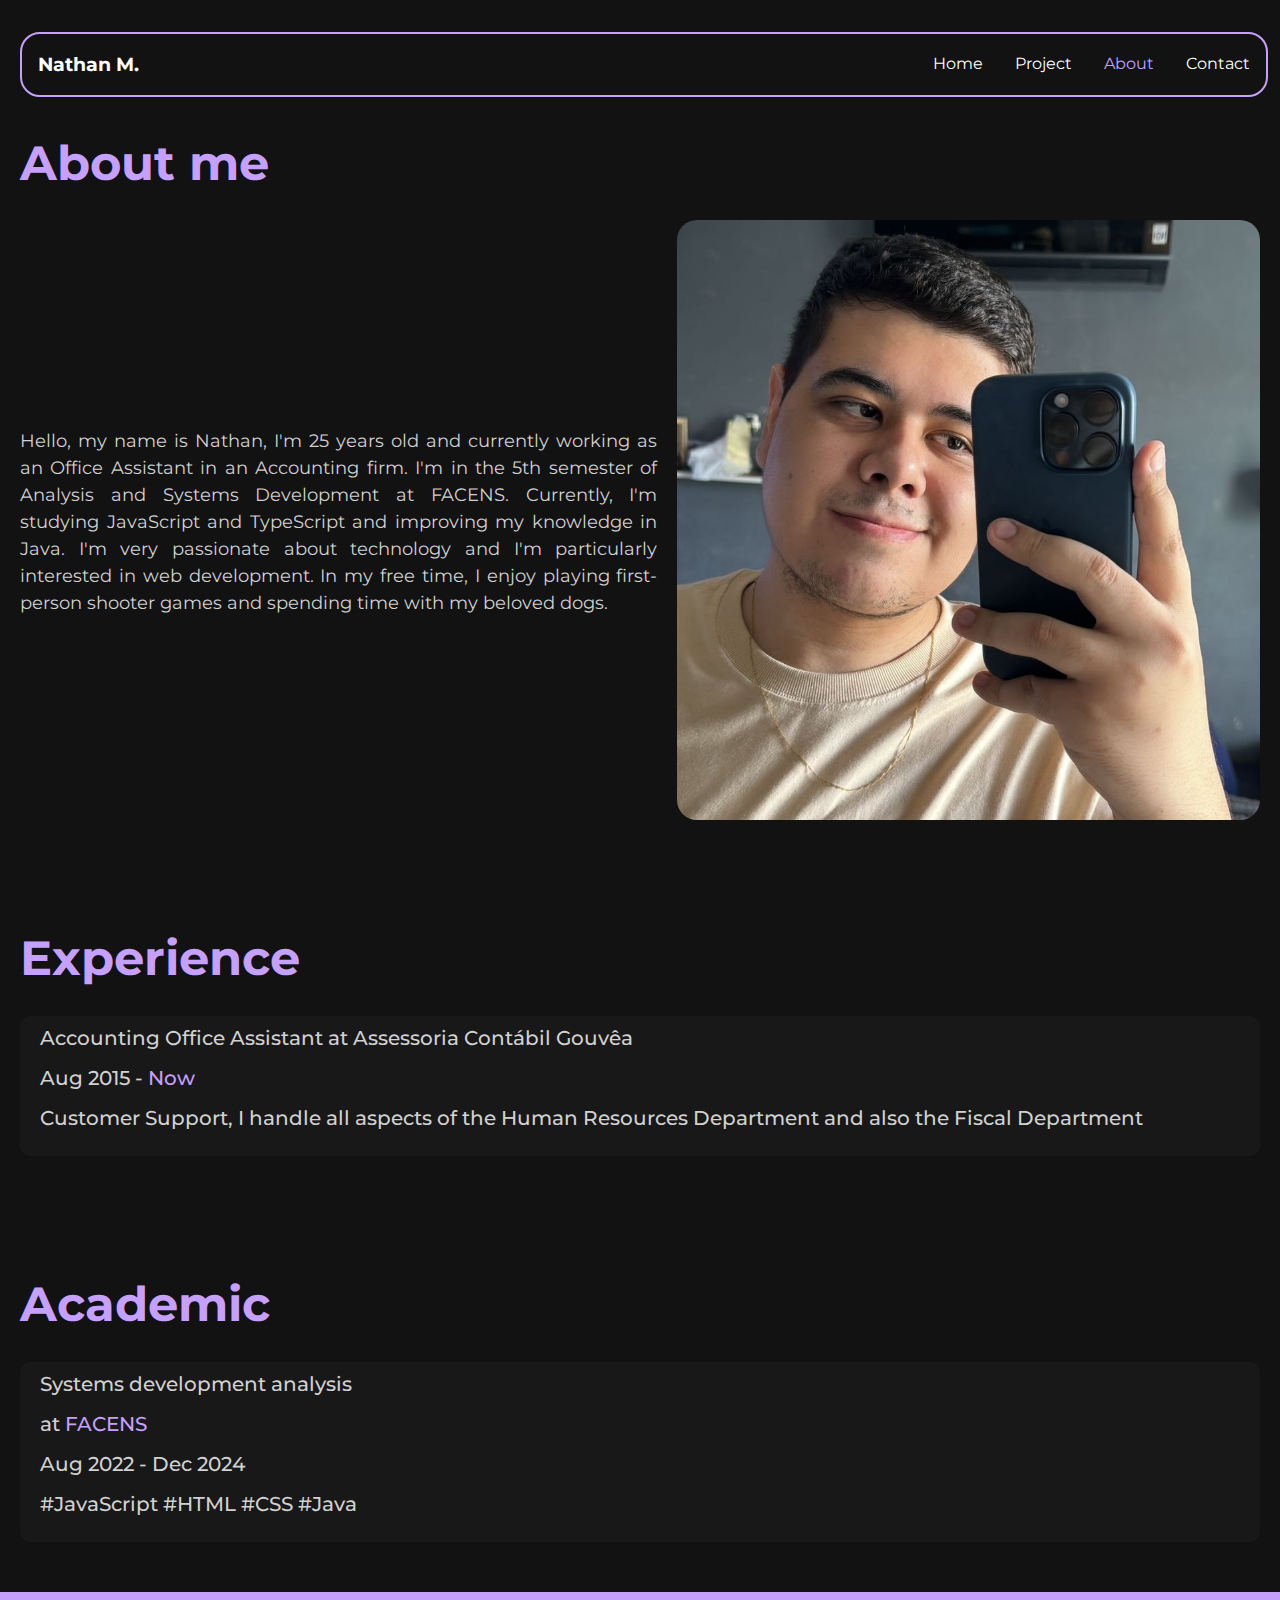
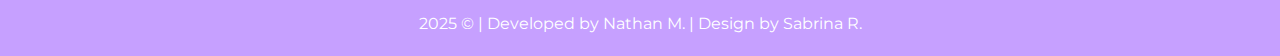
==== commit 544105a9: "fix Pages" ====
--- a/about.html
+++ b/about.html
@@ -47,7 +47,10 @@
             interested in web development. In my free time, I enjoy playing
             first-person shooter games and spending time with my beloved dogs.
           </p>
-          <img src="/images/about/my.jpeg" alt="" />
+          <img
+            src="/images/about/my.jpeg"
+            alt="White man, dark brown hair, dark brown eyes, holding a cellphone, wearing a beige T-shirt and a chain."
+          />
         </div>
         <h1 class="title-page">Experience</h1>
         <div class="cards">
@@ -73,7 +76,7 @@
         </div>
       </section>
     </main>
-    <footer>2024 © | Developed by Nathan M. | Design by Sabrina R.</footer>
+    <footer>2025 © | Developed by Nathan M. | Design by Sabrina R.</footer>
     <script
       src="https://cdn.jsdelivr.net/npm/bootstrap@5.3.3/dist/js/bootstrap.bundle.min.js"
       integrity="sha384-YvpcrYf0tY3lHB60NNkmXc5s9fDVZLESaAA55NDzOxhy9GkcIdslK1eN7N6jIeHz"
--- a/style.css
+++ b/style.css
@@ -88,6 +88,24 @@
   font-family: "Montserrat", sans-serif;
 }
 
+.btn-index {
+  text-decoration: none;
+  padding: 8px;
+  border-radius: 4px;
+  font-size: 16px;
+  color: #c6a0ff;
+  border: 1px solid #c6a0ff;
+  height: 36px;
+  margin-top: 10px;
+  margin-bottom: 10px;
+  margin-right: 16px;
+}
+
+.btn-index:hover {
+  background-color: #c6a0ff;
+  color: #d1d1d1;
+}
+
 .hero img {
   height: 400px;
   margin-bottom: 20px;
@@ -224,6 +242,18 @@
 
 .a-font:hover {
   color: #c6a0ff;
+}
+
+.icon-about {
+  width: 30px;
+  padding: 10px 5px 19px 5px;
+  justify-content: center;
+}
+
+.card-contact {
+  background-color: #181818;
+  border-radius: 10px;
+  padding: 10px 10px 0px 10px;
 }
 
 footer {
@@ -369,6 +399,24 @@
     color: #c6a0ff;
   }
 
+  .btn-index {
+    text-decoration: none;
+    padding: 8px;
+    border-radius: 4px;
+    font-size: 16px;
+    color: #c6a0ff;
+    border: 1px solid #c6a0ff;
+    height: 36px;
+    margin-top: 10px;
+    margin-bottom: 10px;
+    margin-right: 16px;
+  }
+
+  .btn-index:hover {
+    background-color: #c6a0ff;
+    color: #d1d1d1;
+  }
+
   footer {
     background-color: #c6a0ff;
     color: #ffffff;
@@ -466,6 +514,24 @@
   .a-font:hover {
     color: #c6a0ff;
   }
+
+  .btn-index {
+    text-decoration: none;
+    padding: 8px;
+    border-radius: 4px;
+    font-size: 16px;
+    color: #c6a0ff;
+    border: 1px solid #c6a0ff;
+    height: 36px;
+    margin-top: 10px;
+    margin-bottom: 10px;
+    margin-right: 16px;
+  }
+
+  .btn-index:hover {
+    background-color: #c6a0ff;
+    color: #d1d1d1;
+  }
 }
 
 @media (max-width: 768px) {
@@ -491,4 +557,25 @@
   .nav-link li {
     margin: 1rem 0;
   }
-}
+
+  .btn-index {
+    text-decoration: none;
+    padding: 8px;
+    border-radius: 4px;
+    font-size: 16px;
+    color: #c6a0ff;
+    border: 1px solid #c6a0ff;
+    height: 36px;
+    margin-top: 10px;
+    margin-bottom: 10px;
+    margin-right: 20px;
+    margin-left: 20px;
+    display: block;
+  }
+
+  .btn-index:hover {
+    background-color: #c6a0ff;
+    color: #d1d1d1;
+    grid-template-columns: 1fr;
+  }
+}
